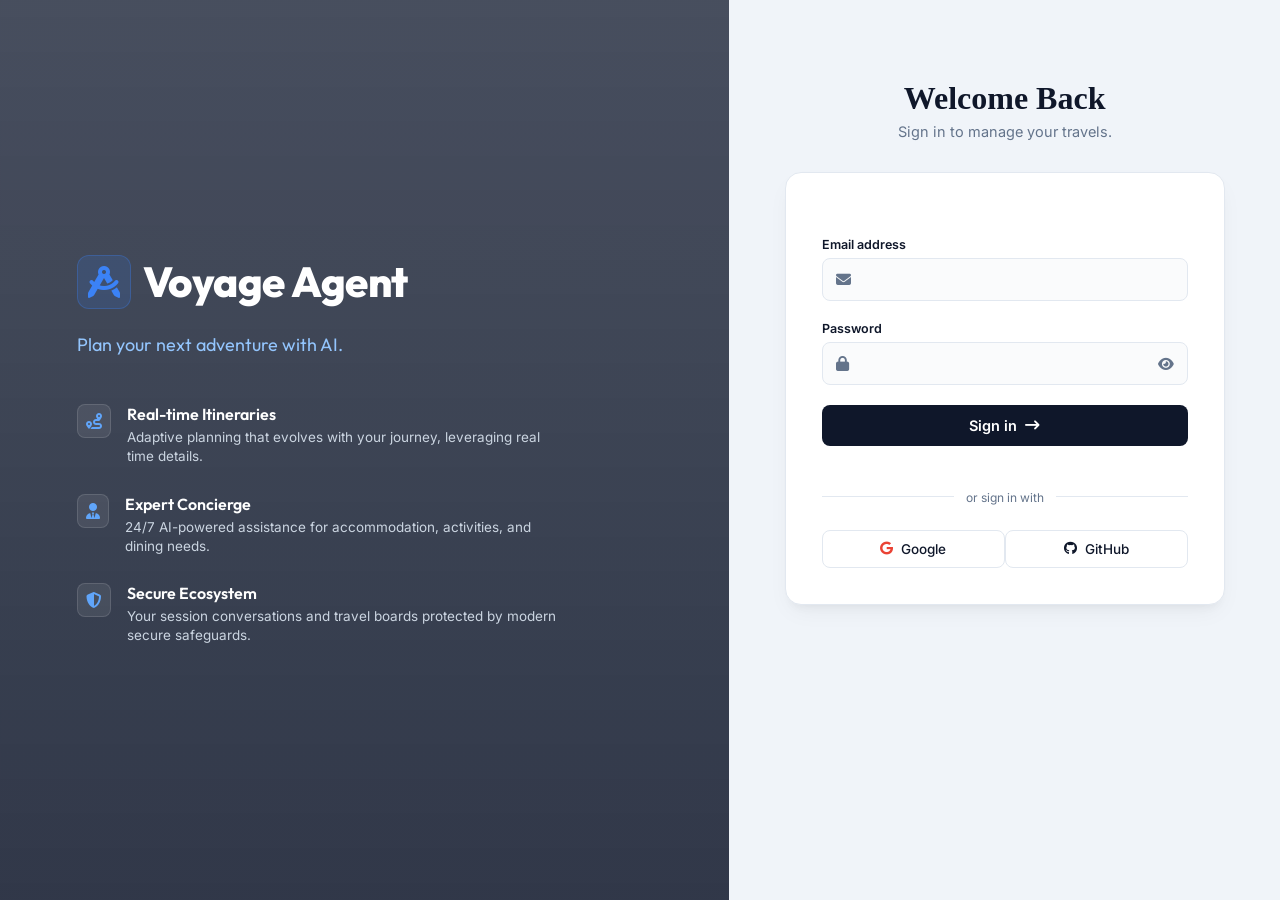
==== templates/login.html @ 1d57a69c "Authentication: integrate Supabase, SMTP configuration, and login landing page UI - Added Supabase C" ====
<!DOCTYPE html>
<html lang="en">
<head>
    <meta charset="UTF-8">
    <meta name="viewport" content="width=device-width, initial-scale=1.0">
    <title>Sign In - VoyageAgent</title>
    <!-- Google Fonts: Inter and Outfit -->
    <link rel="preconnect" href="https://fonts.googleapis.com">
    <link rel="preconnect" href="https://fonts.gstatic.com" crossorigin>
    <link href="https://fonts.googleapis.com/css2?family=Inter:wght@300;400;500;600;700&family=Outfit:wght@400;500;600;700;800&display=swap" rel="stylesheet">
    <!-- FontAwesome for Icons -->
    <link rel="stylesheet" href="https://cdnjs.cloudflare.com/ajax/libs/font-awesome/6.4.0/css/all.min.css">
    
    <style>
        :root {
            --font-display: 'Outfit', sans-serif;
            --font-body: 'Inter', sans-serif;
            --bg-dark: #0f172a;
            --bg-light: #f0f4f9;
            --accent-blue: #2563eb;
            --accent-blue-hover: #1d4ed8;
            --text-main: #0f172a;
            --text-muted: #64748b;
            --text-white: #ffffff;
            --border-color: #e2e8f0;
        }

        * {
            box-sizing: border-box;
            margin: 0;
            padding: 0;
        }

        body {
            font-family: var(--font-body);
            background-color: var(--bg-light);
            color: var(--text-main);
            height: 100vh;
            overflow: hidden;
            display: flex;
        }

        /* Split-screen Layout */
        .login-container {
            display: flex;
            width: 100vw;
            height: 100vh;
        }

        /* Left Branding Panel */
        .brand-panel {
            flex: 1.1;
            background: linear-gradient(rgba(15, 23, 42, 0.75), rgba(15, 23, 42, 0.85)), 
                        url('https://images.unsplash.com/photo-1464822759023-fed622ff2c3b?auto=format&fit=crop&w=1200&q=80');
            background-size: cover;
            background-position: center;
            display: flex;
            flex-direction: column;
            justify-content: center;
            padding: 8% 6%;
            color: var(--text-white);
            position: relative;
        }

        .brand-logo-container {
            display: flex;
            align-items: center;
            gap: 12px;
            margin-bottom: 24px;
        }

        .brand-logo-icon {
            font-size: 32px;
            color: #3b82f6;
            background: rgba(59, 130, 246, 0.15);
            padding: 10px;
            border-radius: 12px;
            border: 1px solid rgba(59, 130, 246, 0.3);
        }

        .brand-title {
            font-family: var(--font-display);
            font-size: 42px;
            font-weight: 800;
            letter-spacing: -0.5px;
            line-height: 1.1;
        }

        .brand-subtitle {
            font-size: 18px;
            color: #93c5fd;
            font-weight: 400;
            margin-bottom: 48px;
            font-family: var(--font-display);
        }

        /* Features List */
        .features-list {
            display: flex;
            flex-direction: column;
            gap: 28px;
            max-width: 480px;
        }

        .feature-item {
            display: flex;
            gap: 16px;
            align-items: flex-start;
        }

        .feature-icon-wrapper {
            background: rgba(255, 255, 255, 0.08);
            border: 1px solid rgba(255, 255, 255, 0.12);
            padding: 8px;
            border-radius: 8px;
            display: flex;
            align-items: center;
            justify-content: center;
            color: #60a5fa;
            font-size: 16px;
        }

        .feature-text-container h4 {
            font-family: var(--font-display);
            font-size: 16px;
            font-weight: 600;
            margin-bottom: 4px;
        }

        .feature-text-container p {
            font-size: 13.5px;
            color: #cbd5e1;
            line-height: 1.4;
        }

        /* Right Form Panel */
        .form-panel {
            flex: 0.9;
            background-color: var(--bg-light);
            display: flex;
            flex-direction: column;
            justify-content: flex-start;
            align-items: center;
            padding: 80px 40px 40px 40px;
            position: relative;
            overflow-y: auto;
        }

        .welcome-header {
            text-align: center;
            margin-bottom: 32px;
        }

        .welcome-header h2 {
            /* INTENTIONAL BUG: fallback to serif, styling issue */
            font-family: serif; 
            font-size: 32px;
            font-weight: 700;
            color: var(--text-main);
            margin-bottom: 6px;
        }

        .welcome-header p {
            color: var(--text-muted);
            font-size: 14.5px;
        }

        /* Form Card */
        .login-card {
            background-color: var(--text-white);
            border: 1px solid var(--border-color);
            border-radius: 16px;
            box-shadow: 0 10px 25px -5px rgba(0, 0, 0, 0.05), 0 8px 10px -6px rgba(0, 0, 0, 0.05);
            width: 100%;
            max-width: 440px;
            padding: 40px 36px 36px;
            min-height: 360px;
            display: flex;
            flex-direction: column;
            justify-content: center;
        }

        .login-card form {
            margin: 24px 0 16px 0 !important;
            width: 100%;
        }

        .form-group {
            margin-bottom: 20px;
            position: relative;
        }

        .form-group label {
            display: block;
            font-size: 12.5px;
            font-weight: 600;
            color: var(--text-main);
            margin-bottom: 6px;
        }

        .input-wrapper {
            position: relative;
            display: flex;
            align-items: center;
        }

        .input-wrapper i.prefix-icon {
            position: absolute;
            left: 14px;
            color: var(--text-muted);
            font-size: 15px;
        }

        .input-wrapper input {
            width: 100%;
            /* INTENTIONAL BUG: Left padding too small, overlapping the prefix icon */
            padding: 12px 14px 12px 20px; 
            border: 1px solid var(--border-color);
            border-radius: 8px;
            font-family: var(--font-body);
            font-size: 14px;
            color: var(--text-main);
            background-color: #fafbfc;
            transition: all 0.2s;
        }

        .input-wrapper input:focus {
            outline: none;
            border-color: var(--accent-blue);
            background-color: var(--text-white);
            box-shadow: 0 0 0 3px rgba(37, 99, 235, 0.12);
        }

        /* Password Eye Toggle */
        .input-wrapper .password-toggle {
            position: absolute;
            right: 14px;
            color: var(--text-muted);
            cursor: pointer;
            font-size: 14px;
            transition: color 0.2s;
            z-index: 10;
        }

        .input-wrapper .password-toggle:hover {
            color: var(--text-main);
        }

        /* Sign-in Button */
        .btn-submit {
            width: 100%;
            padding: 12px 16px;
            background-color: #0f172a; /* Slate Dark */
            color: var(--text-white);
            border: none;
            border-radius: 8px;
            font-family: var(--font-body);
            font-size: 14.5px;
            font-weight: 600;
            cursor: pointer;
            display: flex;
            align-items: center;
            justify-content: center;
            gap: 8px;
            transition: background-color 0.2s;
            margin-bottom: 24px;
        }

        .btn-submit:hover {
            background-color: #1e293b;
        }

        /* Divider */
        .card-divider {
            position: relative;
            text-align: center;
            margin-bottom: 24px;
        }

        .card-divider::before {
            content: "";
            position: absolute;
            top: 50%;
            left: 0;
            width: 100%;
            height: 1px;
            background-color: var(--border-color);
            z-index: 1;
        }

        .card-divider span {
            background-color: var(--text-white);
            padding: 0 12px;
            font-size: 12px;
            color: var(--text-muted);
            position: relative;
            z-index: 2;
        }

        /* Social Sign In */
        .social-grid {
            display: flex;
            /* INTENTIONAL BUG: missing space between elements, buttons will squish together */
            gap: 0px; 
        }

        .btn-social {
            flex: 1;
            padding: 10px 14px;
            border: 1px solid var(--border-color);
            background-color: var(--text-white);
            border-radius: 8px;
            font-family: var(--font-body);
            font-size: 13.5px;
            font-weight: 500;
            color: var(--text-main);
            display: flex;
            align-items: center;
            justify-content: center;
            gap: 8px;
            cursor: pointer;
            transition: background-color 0.2s;
        }

        .btn-social:hover {
            background-color: #f8fafc;
        }

        /* Error Banner */
        .error-banner {
            background-color: #fee2e2;
            border: 1px solid rgba(239, 68, 68, 0.3);
            color: #991b1b;
            padding: 10px 14px;
            border-radius: 8px;
            font-size: 13px;
            font-weight: 500;
            display: none;
            align-items: center;
            gap: 8px;
            margin-bottom: 20px;
        }

        /* Responsive */
        @media (max-width: 900px) {
            .brand-panel {
                display: none;
            }
            .form-panel {
                flex: 1;
            }
        }
    </style>
</head>
<body>

    <div class="login-container">
        
        <!-- Left Branding side -->
        <div class="brand-panel">
            <div class="brand-logo-container">
                <i class="fa-solid fa-compass-drafting brand-logo-icon"></i>
                <div class="brand-title">Voyage Agent</div>
            </div>
            <div class="brand-subtitle">Plan your next adventure with AI.</div>
            
            <div class="features-list">
                <div class="feature-item">
                    <div class="feature-icon-wrapper">
                        <i class="fa-solid fa-route"></i>
                    </div>
                    <div class="feature-text-container">
                        <h4>Real-time Itineraries</h4>
                        <p>Adaptive planning that evolves with your journey, leveraging real time details.</p>
                    </div>
                </div>
                <div class="feature-item">
                    <div class="feature-icon-wrapper">
                        <i class="fa-solid fa-user-tie"></i>
                    </div>
                    <div class="feature-text-container">
                        <h4>Expert Concierge</h4>
                        <p>24/7 AI-powered assistance for accommodation, activities, and dining needs.</p>
                    </div>
                </div>
                <div class="feature-item">
                    <div class="feature-icon-wrapper">
                        <i class="fa-solid fa-shield-halved"></i>
                    </div>
                    <div class="feature-text-container">
                        <h4>Secure Ecosystem</h4>
                        <p>Your session conversations and travel boards protected by modern secure safeguards.</p>
                    </div>
                </div>
            </div>
        </div>
        
        <!-- Right Login Card side -->
        <div class="form-panel">
            
            <!-- Login View -->
            <div id="loginView" style="width: 100%; display: flex; flex-direction: column; align-items: center;">
                <div class="welcome-header">
                    <h2>Welcome Back</h2>
                    <p>Sign in to manage your travels.</p>
                </div>
                
                <div class="login-card">
                    <!-- Red Alert banner for validation errors -->
                    <div class="error-banner" id="errorBanner">
                        <i class="fa-solid fa-circle-exclamation"></i>
                        <span id="errorMessage">Invalid email or password.</span>
                    </div>
                    
                    <form id="loginForm">
                        <div class="form-group">
                            <label for="email">Email address</label>
                            <div class="input-wrapper">
                                <i class="fa-solid fa-envelope prefix-icon"></i>
                                <input type="email" id="email" placeholder="" required autocomplete="email">
                            </div>
                        </div>
                        
                        <div class="form-group">
                            <label for="password">Password</label>
                            <div class="input-wrapper">
                                <i class="fa-solid fa-lock prefix-icon"></i>
                                <input type="password" id="password" placeholder="" required autocomplete="current-password">
                                <i class="fa-solid fa-eye password-toggle" id="passwordToggle"></i>
                            </div>
                        </div>
                        
                        <button type="submit" class="btn-submit" id="btnSubmit">
                            <span>Sign in</span>
                            <i class="fa-solid fa-arrow-right-long"></i>
                        </button>
                    </form>

                    <div class="card-divider">
                        <span>or sign in with</span>
                    </div>

                    <div class="social-grid">
                        <button class="btn-social">
                            <i class="fa-brands fa-google" style="color: #ea4335;"></i> Google
                        </button>
                        <button class="btn-social">
                            <i class="fa-brands fa-github"></i> GitHub
                        </button>
                    </div>
                </div>
            </div>

        </div>

    </div>

    <script>
        const passwordInput = document.getElementById("password");
        const passwordToggle = document.getElementById("passwordToggle");
        const loginForm = document.getElementById("loginForm");
        const errorBanner = document.getElementById("errorBanner");
        const errorMessage = document.getElementById("errorMessage");

        passwordToggle.addEventListener("click", () => {
            if (passwordInput.type === "password") {
                passwordInput.type = "text";
                passwordToggle.className = "fa-solid fa-eye-slash password-toggle";
            } else {
                passwordInput.type = "password";
                passwordToggle.className = "fa-solid fa-eye password-toggle";
            }
        });
    </script>
</body>
</html>
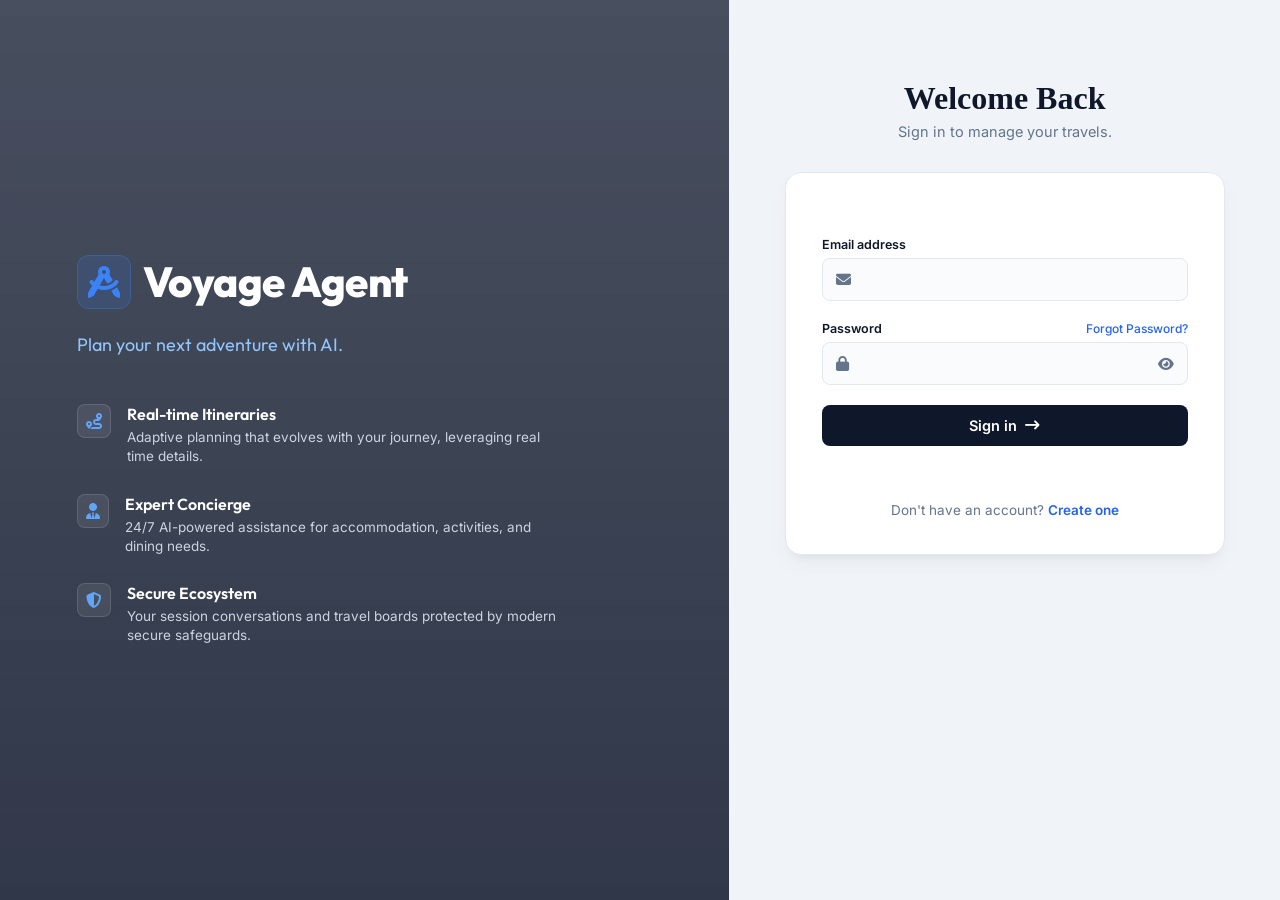
==== commit 00013f08: "- Backend Fixes: Resolved budget classification keyword parsing and travel date range parser edge ca" ====
--- a/templates/login.html
+++ b/templates/login.html
@@ -185,6 +185,15 @@
             width: 100%;
         }
 
+        .login-card > div:last-child {
+            margin-top: 0 !important;
+            padding-top: 8px;
+        }
+
+        .login-card a:hover {
+            text-decoration: underline !important;
+        }
+
         .form-group {
             margin-bottom: 20px;
             position: relative;
@@ -244,6 +253,28 @@
 
         .input-wrapper .password-toggle:hover {
             color: var(--text-main);
+        }
+
+        /* Hide default browser password reveal/eye button on Windows (Edge/IE) */
+        input[type="password"]::-ms-reveal,
+        input[type="password"]::-ms-clear {
+            display: none !important;
+            width: 0;
+            height: 0;
+        }
+
+        .forgot-password-link {
+            position: absolute;
+            right: 0;
+            top: 0;
+            font-size: 12px;
+            color: var(--accent-blue);
+            text-decoration: none;
+            font-weight: 500;
+        }
+
+        .forgot-password-link:hover {
+            text-decoration: underline;
         }
 
         /* Sign-in Button */
@@ -339,6 +370,24 @@
             align-items: center;
             gap: 8px;
             margin-bottom: 20px;
+        }
+
+        /* Footer links */
+        .footer-nav {
+            text-align: center;
+            margin-top: 24px;
+            font-size: 13px;
+            color: var(--text-muted);
+        }
+
+        .footer-nav a {
+            color: var(--accent-blue);
+            text-decoration: none;
+            font-weight: 600;
+        }
+
+        .footer-nav a:hover {
+            text-decoration: underline;
         }
 
         /* Responsive */
@@ -423,6 +472,7 @@
                         
                         <div class="form-group">
                             <label for="password">Password</label>
+                            <a href="#" class="forgot-password-link">Forgot Password?</a>
                             <div class="input-wrapper">
                                 <i class="fa-solid fa-lock prefix-icon"></i>
                                 <input type="password" id="password" placeholder="" required autocomplete="current-password">
@@ -435,40 +485,556 @@
                             <i class="fa-solid fa-arrow-right-long"></i>
                         </button>
                     </form>
-
-                    <div class="card-divider">
-                        <span>or sign in with</span>
-                    </div>
-
-                    <div class="social-grid">
-                        <button class="btn-social">
-                            <i class="fa-brands fa-google" style="color: #ea4335;"></i> Google
+                    
+                    <div style="text-align: center; margin-top: auto; padding-top: 16px; font-size: 13.5px; color: var(--text-muted); font-family: var(--font-body);">
+                        Don't have an account? <a href="#" id="lnkToRegister" style="color: var(--accent-blue); text-decoration: none; font-weight: 600;">Create one</a>
+                    </div>
+                </div>
+            </div>
+
+            <!-- Register View (Hidden by Default) -->
+            <div id="registerView" style="width: 100%; display: none; flex-direction: column; align-items: center;">
+                <div class="welcome-header">
+                    <h2>Create Account</h2>
+                    <p>Start planning your dream trip today.</p>
+                </div>
+                
+                <div class="login-card" style="min-height: 480px;">
+                    <!-- Red Alert banner for validation errors -->
+                    <div class="error-banner" id="regErrorBanner">
+                        <i class="fa-solid fa-circle-exclamation"></i>
+                        <span id="regErrorMessage">Please fix the errors below.</span>
+                    </div>
+                    
+                    <form id="registerForm">
+                        <div class="form-group">
+                            <label for="regUsername">Username</label>
+                            <div class="input-wrapper">
+                                <i class="fa-solid fa-user prefix-icon"></i>
+                                <input type="text" id="regUsername" placeholder="" required autocomplete="username">
+                            </div>
+                        </div>
+
+                        <div class="form-group">
+                            <label for="regEmail">Email address</label>
+                            <div class="input-wrapper">
+                                <i class="fa-solid fa-envelope prefix-icon"></i>
+                                <input type="email" id="regEmail" placeholder="" required autocomplete="email">
+                            </div>
+                        </div>
+                        
+                        <div class="form-group">
+                            <label for="regPassword">Password</label>
+                            <div class="input-wrapper">
+                                <i class="fa-solid fa-lock prefix-icon"></i>
+                                <input type="password" id="regPassword" placeholder="" required autocomplete="new-password">
+                                <i class="fa-solid fa-eye password-toggle" id="regPasswordToggle"></i>
+                            </div>
+                        </div>
+
+                        <div class="form-group">
+                            <label for="regConfirmPassword">Confirm Password</label>
+                            <div class="input-wrapper">
+                                <i class="fa-solid fa-shield prefix-icon"></i>
+                                <input type="password" id="regConfirmPassword" placeholder="" required autocomplete="new-password">
+                                <i class="fa-solid fa-eye password-toggle" id="regConfirmPasswordToggle"></i>
+                            </div>
+                        </div>
+                        
+                        <button type="submit" class="btn-submit" id="btnRegisterSubmit">
+                            <span>Create account</span>
+                            <i class="fa-solid fa-user-plus"></i>
                         </button>
-                        <button class="btn-social">
-                            <i class="fa-brands fa-github"></i> GitHub
+                    </form>
+                    
+                    <div style="text-align: center; margin-top: auto; padding-top: 16px; font-size: 13.5px; color: var(--text-muted); font-family: var(--font-body);">
+                        Already have an account? <a href="#" id="lnkToLogin" style="color: var(--accent-blue); text-decoration: none; font-weight: 600;">Sign in</a>
+                    </div>
+                </div>
+            </div>
+
+            <!-- Forgot Password View (Hidden by Default) -->
+            <div id="forgotView" style="width: 100%; display: none; flex-direction: column; align-items: center;">
+                <div class="welcome-header">
+                    <h2>Forgot Password</h2>
+                    <p>Enter your email to verify your identity.</p>
+                </div>
+                
+                <div class="login-card">
+                    <!-- Red Alert banner for validation errors -->
+                    <div class="error-banner" id="forgotErrorBanner">
+                        <i class="fa-solid fa-circle-exclamation"></i>
+                        <span id="forgotErrorMessage">Email not found.</span>
+                    </div>
+                    
+                    <form id="forgotForm">
+                        <div class="form-group">
+                            <label for="forgotEmail">Email address</label>
+                            <div class="input-wrapper">
+                                <i class="fa-solid fa-envelope prefix-icon"></i>
+                                <input type="email" id="forgotEmail" placeholder="" required autocomplete="email">
+                            </div>
+                        </div>
+                        
+                        <button type="submit" class="btn-submit" id="btnForgotSubmit">
+                            <span>Send Verification Code</span>
+                            <i class="fa-solid fa-paper-plane"></i>
                         </button>
+                    </form>
+                    
+                    <div style="text-align: center; margin-top: auto; padding-top: 16px; font-size: 13.5px; color: var(--text-muted); font-family: var(--font-body);">
+                        Remember your password? <a href="#" id="lnkForgotToLogin" style="color: var(--accent-blue); text-decoration: none; font-weight: 600;">Sign in</a>
                     </div>
                 </div>
             </div>
 
+            <!-- OTP Register Verification View (Hidden by Default) -->
+            <div id="otpRegisterView" style="width: 100%; display: none; flex-direction: column; align-items: center;">
+                <div class="welcome-header">
+                    <h2>Verify OTP</h2>
+                </div>
+                
+                <div class="login-card">
+                    <p id="otpRegDesc" style="text-align: center; font-size: 13.5px; color: var(--text-muted); line-height: 1.6; margin-bottom: 24px;">We've sent a 6-digit verification code to your email.</p>
+                    
+                    <div class="error-banner" id="otpRegErrorBanner">
+                        <i class="fa-solid fa-circle-exclamation"></i>
+                        <span id="otpRegErrorMessage">Invalid verification code.</span>
+                    </div>
+                    
+                    <form id="otpRegForm">
+                        <div class="form-group" style="text-align: center;">
+                            <label for="otpRegCode" style="display: block; text-align: center;">6-Digit Verification Code</label>
+                            <div class="input-wrapper">
+                                <input type="text" id="otpRegCode" placeholder="" required max-length="6" autocomplete="one-time-code" style="letter-spacing: 4px; text-align: center; font-size: 18px; font-weight: 700; padding: 12px 14px;">
+                            </div>
+                        </div>
+                        
+                        <button type="submit" class="btn-submit" id="btnOtpRegSubmit">
+                            <span>Confirm and Register</span>
+                            <i class="fa-solid fa-circle-check"></i>
+                        </button>
+                    </form>
+                    
+                    <div style="text-align: center; margin-top: auto; padding-top: 16px; font-size: 13.5px; color: var(--text-muted); font-family: var(--font-body);">
+                        Back to <a href="#" id="lnkOtpRegToRegister" style="color: var(--accent-blue); text-decoration: none; font-weight: 600;">Registration</a>
+                    </div>
+                </div>
+            </div>
+
+            <!-- OTP Forgot Verification View (Hidden by Default) -->
+            <div id="otpForgotView" style="width: 100%; display: none; flex-direction: column; align-items: center;">
+                <div class="welcome-header">
+                    <h2>Verify Identity</h2>
+                </div>
+                
+                <div class="login-card">
+                    <p id="otpForgotDesc" style="text-align: center; font-size: 13.5px; color: var(--text-muted); line-height: 1.6; margin-bottom: 24px;">Enter the 6-digit verification code sent to your email.</p>
+                    
+                    <div class="error-banner" id="otpForgotErrorBanner">
+                        <i class="fa-solid fa-circle-exclamation"></i>
+                        <span id="otpForgotErrorMessage">Invalid verification code.</span>
+                    </div>
+                    
+                    <form id="otpForgotForm">
+                        <div class="form-group" style="text-align: center;">
+                            <label for="otpForgotCode" style="display: block; text-align: center;">6-Digit Verification Code</label>
+                            <div class="input-wrapper">
+                                <input type="text" id="otpForgotCode" placeholder="" required max-length="6" autocomplete="one-time-code" style="letter-spacing: 4px; text-align: center; font-size: 18px; font-weight: 700; padding: 12px 14px;">
+                            </div>
+                        </div>
+                        
+                        <button type="submit" class="btn-submit" id="btnOtpForgotSubmit">
+                            <span>Verify Code</span>
+                            <i class="fa-solid fa-shield-halved"></i>
+                        </button>
+                    </form>
+                    
+                    <div style="text-align: center; margin-top: auto; padding-top: 16px; font-size: 13.5px; color: var(--text-muted); font-family: var(--font-body);">
+                        Back to <a href="#" id="lnkOtpForgotToForgot" style="color: var(--accent-blue); text-decoration: none; font-weight: 600;">Email step</a>
+                    </div>
+                </div>
+            </div>
+
+            <!-- Reset Password View (Hidden by Default) -->
+            <div id="resetPasswordView" style="width: 100%; display: none; flex-direction: column; align-items: center;">
+                <div class="welcome-header">
+                    <h2>Set New Password</h2>
+                    <p>Enter your new password to regain access.</p>
+                </div>
+                
+                <div class="login-card">
+                    <div class="error-banner" id="resetErrorBanner">
+                        <i class="fa-solid fa-circle-exclamation"></i>
+                        <span id="resetErrorMessage">Passwords do not match.</span>
+                    </div>
+                    
+                    <form id="resetForm">
+                        <div class="form-group">
+                            <label for="resetPassword">New Password</label>
+                            <div class="input-wrapper">
+                                <i class="fa-solid fa-lock prefix-icon"></i>
+                                <input type="password" id="resetPassword" placeholder="" required autocomplete="new-password">
+                                <i class="fa-solid fa-eye password-toggle" id="resetPasswordToggle"></i>
+                            </div>
+                        </div>
+
+                        <div class="form-group">
+                            <label for="resetConfirmPassword">Confirm New Password</label>
+                            <div class="input-wrapper">
+                                <i class="fa-solid fa-shield prefix-icon"></i>
+                                <input type="password" id="resetConfirmPassword" placeholder="" required autocomplete="new-password">
+                                <i class="fa-solid fa-eye password-toggle" id="resetConfirmPasswordToggle"></i>
+                            </div>
+                        </div>
+                        
+                        <button type="submit" class="btn-submit" id="btnResetSubmit">
+                            <span>Reset Password</span>
+                            <i class="fa-solid fa-key"></i>
+                        </button>
+                    </form>
+                </div>
+            </div>
+
         </div>
 
     </div>
 
     <script>
+        // DOM views
+        const loginView = document.getElementById("loginView");
+        const registerView = document.getElementById("registerView");
+        const forgotView = document.getElementById("forgotView");
+        const otpRegisterView = document.getElementById("otpRegisterView");
+        const otpForgotView = document.getElementById("otpForgotView");
+        const resetPasswordView = document.getElementById("resetPasswordView");
+        
+        // Navigation links
+        const lnkToRegister = document.getElementById("lnkToRegister");
+        const lnkToLogin = document.getElementById("lnkToLogin");
+        const lnkForgot = document.querySelector(".forgot-password-link");
+        const lnkForgotToLogin = document.getElementById("lnkForgotToLogin");
+        const lnkOtpRegToRegister = document.getElementById("lnkOtpRegToRegister");
+        const lnkOtpForgotToForgot = document.getElementById("lnkOtpForgotToForgot");
+
+        // Login form
         const passwordInput = document.getElementById("password");
         const passwordToggle = document.getElementById("passwordToggle");
         const loginForm = document.getElementById("loginForm");
         const errorBanner = document.getElementById("errorBanner");
         const errorMessage = document.getElementById("errorMessage");
-
+        const btnSubmit = document.getElementById("btnSubmit");
+
+        // Register form
+        const regUsername = document.getElementById("regUsername");
+        const regEmail = document.getElementById("regEmail");
+        const regPassword = document.getElementById("regPassword");
+        const regPasswordToggle = document.getElementById("regPasswordToggle");
+        const regConfirmPassword = document.getElementById("regConfirmPassword");
+        const regConfirmPasswordToggle = document.getElementById("regConfirmPasswordToggle");
+        const registerForm = document.getElementById("registerForm");
+        const regErrorBanner = document.getElementById("regErrorBanner");
+        const regErrorMessage = document.getElementById("regErrorMessage");
+        const btnRegisterSubmit = document.getElementById("btnRegisterSubmit");
+
+        // OTP Register form
+        const otpRegForm = document.getElementById("otpRegForm");
+        const otpRegCode = document.getElementById("otpRegCode");
+        const otpRegErrorBanner = document.getElementById("otpRegErrorBanner");
+        const otpRegErrorMessage = document.getElementById("otpRegErrorMessage");
+        const btnOtpRegSubmit = document.getElementById("btnOtpRegSubmit");
+
+        // Forgot password email entry form
+        const forgotForm = document.getElementById("forgotForm");
+        const forgotEmail = document.getElementById("forgotEmail");
+        const forgotErrorBanner = document.getElementById("forgotErrorBanner");
+        const forgotErrorMessage = document.getElementById("forgotErrorMessage");
+        const btnForgotSubmit = document.getElementById("btnForgotSubmit");
+
+        // OTP Forgot form
+        const otpForgotForm = document.getElementById("otpForgotForm");
+        const otpForgotCode = document.getElementById("otpForgotCode");
+        const otpForgotErrorBanner = document.getElementById("otpForgotErrorBanner");
+        const otpForgotErrorMessage = document.getElementById("otpForgotErrorMessage");
+        const btnOtpForgotSubmit = document.getElementById("btnOtpForgotSubmit");
+
+        // Reset password form
+        const resetForm = document.getElementById("resetForm");
+        const resetPassword = document.getElementById("resetPassword");
+        const resetPasswordToggle = document.getElementById("resetPasswordToggle");
+        const resetConfirmPassword = document.getElementById("resetConfirmPassword");
+        const resetConfirmPasswordToggle = document.getElementById("resetConfirmPasswordToggle");
+        const resetErrorBanner = document.getElementById("resetErrorBanner");
+        const resetErrorMessage = document.getElementById("resetErrorMessage");
+        const btnResetSubmit = document.getElementById("btnResetSubmit");
+
+        // Utility: Hide all error banners
+        function clearAllErrors() {
+            errorBanner.style.display = "none";
+            regErrorBanner.style.display = "none";
+            forgotErrorBanner.style.display = "none";
+            otpRegErrorBanner.style.display = "none";
+            otpForgotErrorBanner.style.display = "none";
+            resetErrorBanner.style.display = "none";
+        }
+
+        // Utility: Show a single view
+        function showView(view) {
+            clearAllErrors();
+            loginView.style.display = "none";
+            registerView.style.display = "none";
+            forgotView.style.display = "none";
+            otpRegisterView.style.display = "none";
+            otpForgotView.style.display = "none";
+            resetPasswordView.style.display = "none";
+            view.style.display = "flex";
+        }
+
+        // View Toggles
+        lnkToRegister.addEventListener("click", (e) => { e.preventDefault(); showView(registerView); });
+        lnkToLogin.addEventListener("click", (e) => { e.preventDefault(); showView(loginView); });
+        lnkForgot.addEventListener("click", (e) => { e.preventDefault(); showView(forgotView); });
+        lnkForgotToLogin.addEventListener("click", (e) => { e.preventDefault(); showView(loginView); });
+        lnkOtpRegToRegister.addEventListener("click", (e) => { e.preventDefault(); showView(registerView); });
+        lnkOtpForgotToForgot.addEventListener("click", (e) => { e.preventDefault(); showView(forgotView); });
+
+        // Password visibility toggles
         passwordToggle.addEventListener("click", () => {
-            if (passwordInput.type === "password") {
-                passwordInput.type = "text";
-                passwordToggle.className = "fa-solid fa-eye-slash password-toggle";
-            } else {
-                passwordInput.type = "password";
-                passwordToggle.className = "fa-solid fa-eye password-toggle";
+            passwordInput.type = passwordInput.type === "password" ? "text" : "password";
+            passwordToggle.className = passwordInput.type === "password" ? "fa-solid fa-eye password-toggle" : "fa-solid fa-eye-slash password-toggle";
+        });
+        regPasswordToggle.addEventListener("click", () => {
+            regPassword.type = regPassword.type === "password" ? "text" : "password";
+            regPasswordToggle.className = regPassword.type === "password" ? "fa-solid fa-eye password-toggle" : "fa-solid fa-eye-slash password-toggle";
+        });
+        regConfirmPasswordToggle.addEventListener("click", () => {
+            regConfirmPassword.type = regConfirmPassword.type === "password" ? "text" : "password";
+            regConfirmPasswordToggle.className = regConfirmPassword.type === "password" ? "fa-solid fa-eye password-toggle" : "fa-solid fa-eye-slash password-toggle";
+        });
+        resetPasswordToggle.addEventListener("click", () => {
+            resetPassword.type = resetPassword.type === "password" ? "text" : "password";
+            resetPasswordToggle.className = resetPassword.type === "password" ? "fa-solid fa-eye password-toggle" : "fa-solid fa-eye-slash password-toggle";
+        });
+        resetConfirmPasswordToggle.addEventListener("click", () => {
+            resetConfirmPassword.type = resetConfirmPassword.type === "password" ? "text" : "password";
+            resetConfirmPasswordToggle.className = resetConfirmPassword.type === "password" ? "fa-solid fa-eye password-toggle" : "fa-solid fa-eye-slash password-toggle";
+        });
+
+        // 1. Login Form Submit
+        loginForm.addEventListener("submit", async (e) => {
+            e.preventDefault();
+            errorBanner.style.display = "none";
+            const email = document.getElementById("email").value.trim();
+            const password = passwordInput.value;
+
+            btnSubmit.disabled = true;
+            btnSubmit.innerHTML = `<span>Signing in...</span> <i class="fa-solid fa-circle-notch fa-spin"></i>`;
+
+            try {
+                const res = await fetch("/login", {
+                    method: "POST",
+                    headers: { "Content-Type": "application/json" },
+                    body: JSON.stringify({ email, password })
+                });
+                const data = await res.json();
+                if (res.ok) {
+                    window.location.href = "/";
+                } else {
+                    errorBanner.style.display = "flex";
+                    errorMessage.textContent = data.error || "Login failed.";
+                    btnSubmit.disabled = false;
+                    btnSubmit.innerHTML = `<span>Sign in</span> <i class="fa-solid fa-arrow-right-long"></i>`;
+                }
+            } catch (err) {
+                errorBanner.style.display = "flex";
+                errorMessage.textContent = "A network error occurred.";
+                btnSubmit.disabled = false;
+                btnSubmit.innerHTML = `<span>Sign in</span> <i class="fa-solid fa-arrow-right-long"></i>`;
+            }
+        });
+
+        // 2. Register Form (Send OTP)
+        registerForm.addEventListener("submit", async (e) => {
+            e.preventDefault();
+            regErrorBanner.style.display = "none";
+            const username = regUsername.value.trim();
+            const email = regEmail.value.trim();
+            const password = regPassword.value;
+            const confirm_password = regConfirmPassword.value;
+
+            if (password !== confirm_password) {
+                regErrorBanner.style.display = "flex";
+                regErrorMessage.textContent = "Passwords do not match.";
+                return;
+            }
+
+            btnRegisterSubmit.disabled = true;
+            btnRegisterSubmit.innerHTML = `<span>Sending OTP...</span> <i class="fa-solid fa-circle-notch fa-spin"></i>`;
+
+            try {
+                const res = await fetch("/register/send-otp", {
+                    method: "POST",
+                    headers: { "Content-Type": "application/json" },
+                    body: JSON.stringify({ username, email, password, confirm_password })
+                });
+                const data = await res.json();
+                if (res.ok) {
+                    document.getElementById("otpRegDesc").innerHTML = `Verification OTP code has been sent to <strong>${email}</strong> and will be valid for 10 minutes.`;
+                    showView(otpRegisterView);
+                } else {
+                    regErrorBanner.style.display = "flex";
+                    regErrorMessage.textContent = data.error || "Failed to send OTP.";
+                }
+            } catch (err) {
+                regErrorBanner.style.display = "flex";
+                regErrorMessage.textContent = "Network error. Try again.";
+            } finally {
+                btnRegisterSubmit.disabled = false;
+                btnRegisterSubmit.innerHTML = `<span>Create account</span> <i class="fa-solid fa-user-plus"></i>`;
+            }
+        });
+
+        // 3. Register OTP Verify
+        otpRegForm.addEventListener("submit", async (e) => {
+            e.preventDefault();
+            otpRegErrorBanner.style.display = "none";
+            const otp = otpRegCode.value.trim();
+
+            btnOtpRegSubmit.disabled = true;
+            btnOtpRegSubmit.innerHTML = `<span>Verifying...</span> <i class="fa-solid fa-circle-notch fa-spin"></i>`;
+
+            try {
+                const res = await fetch("/register/verify-otp", {
+                    method: "POST",
+                    headers: { "Content-Type": "application/json" },
+                    body: JSON.stringify({ otp })
+                });
+                const data = await res.json();
+                if (res.ok) {
+                    window.location.href = "/";
+                } else {
+                    otpRegErrorBanner.style.display = "flex";
+                    otpRegErrorMessage.textContent = data.error || "OTP verification failed.";
+                }
+            } catch (err) {
+                otpRegErrorBanner.style.display = "flex";
+                otpRegErrorMessage.textContent = "Network error.";
+            } finally {
+                btnOtpRegSubmit.disabled = false;
+                btnOtpRegSubmit.innerHTML = `<span>Confirm and Register</span> <i class="fa-solid fa-circle-check"></i>`;
+            }
+        });
+
+        // 4. Forgot Password (Send OTP)
+        forgotForm.addEventListener("submit", async (e) => {
+            e.preventDefault();
+            forgotErrorBanner.style.display = "none";
+            const email = forgotEmail.value.trim();
+
+            btnForgotSubmit.disabled = true;
+            btnForgotSubmit.innerHTML = `<span>Sending OTP...</span> <i class="fa-solid fa-circle-notch fa-spin"></i>`;
+
+            try {
+                const res = await fetch("/forgot-password/send-otp", {
+                    method: "POST",
+                    headers: { "Content-Type": "application/json" },
+                    body: JSON.stringify({ email })
+                });
+                const data = await res.json();
+                if (res.ok) {
+                    document.getElementById("otpForgotDesc").innerHTML = `Verification OTP code has been sent to <strong>${email}</strong> and will be valid for 10 minutes.`;
+                    showView(otpForgotView);
+                } else {
+                    forgotErrorBanner.style.display = "flex";
+                    forgotErrorMessage.textContent = data.error || "Failed to send OTP.";
+                }
+            } catch (err) {
+                forgotErrorBanner.style.display = "flex";
+                forgotErrorMessage.textContent = "Network error.";
+            } finally {
+                btnForgotSubmit.disabled = false;
+                btnForgotSubmit.innerHTML = `<span>Send Verification Code</span> <i class="fa-solid fa-paper-plane"></i>`;
+            }
+        });
+
+        // 5. Forgot OTP Verify
+        otpForgotForm.addEventListener("submit", async (e) => {
+            e.preventDefault();
+            otpForgotErrorBanner.style.display = "none";
+            const otp = otpForgotCode.value.trim();
+
+            btnOtpForgotSubmit.disabled = true;
+            btnOtpForgotSubmit.innerHTML = `<span>Verifying...</span> <i class="fa-solid fa-circle-notch fa-spin"></i>`;
+
+            try {
+                const res = await fetch("/forgot-password/verify-otp", {
+                    method: "POST",
+                    headers: { "Content-Type": "application/json" },
+                    body: JSON.stringify({ otp })
+                });
+                const data = await res.json();
+                if (res.ok) {
+                    showView(resetPasswordView);
+                } else {
+                    otpForgotErrorBanner.style.display = "flex";
+                    otpForgotErrorMessage.textContent = data.error || "OTP verification failed.";
+                }
+            } catch (err) {
+                otpForgotErrorBanner.style.display = "flex";
+                otpForgotErrorMessage.textContent = "Network error.";
+            } finally {
+                btnOtpForgotSubmit.disabled = false;
+                btnOtpForgotSubmit.innerHTML = `<span>Verify Code</span> <i class="fa-solid fa-shield-halved"></i>`;
+            }
+        });
+
+        // 6. Reset Password Submit
+        resetForm.addEventListener("submit", async (e) => {
+            e.preventDefault();
+            resetErrorBanner.style.display = "none";
+            const password = resetPassword.value;
+            const confirm_password = resetConfirmPassword.value;
+
+            if (password !== confirm_password) {
+                resetErrorBanner.style.display = "flex";
+                resetErrorMessage.textContent = "Passwords do not match.";
+                return;
+            }
+
+            btnResetSubmit.disabled = true;
+            btnResetSubmit.innerHTML = `<span>Resetting...</span> <i class="fa-solid fa-circle-notch fa-spin"></i>`;
+
+            try {
+                const res = await fetch("/forgot-password/reset", {
+                    method: "POST",
+                    headers: { "Content-Type": "application/json" },
+                    body: JSON.stringify({ password, confirm_password })
+                });
+                const data = await res.json();
+                if (res.ok) {
+                    showView(loginView);
+                    // Show a success banner on login
+                    errorBanner.style.backgroundColor = "#dcfce7";
+                    errorBanner.style.border = "1px solid rgba(34, 197, 94, 0.3)";
+                    errorBanner.style.color = "#15803d";
+                    errorBanner.style.display = "flex";
+                    errorMessage.textContent = data.message || "Password updated successfully. Please log in.";
+                    
+                    // Reset inputs
+                    resetPassword.value = "";
+                    resetConfirmPassword.value = "";
+                    forgotEmail.value = "";
+                    otpForgotCode.value = "";
+                } else {
+                    resetErrorBanner.style.display = "flex";
+                    resetErrorMessage.textContent = data.error || "Reset password failed.";
+                }
+            } catch (err) {
+                resetErrorBanner.style.display = "flex";
+                resetErrorMessage.textContent = "Network error.";
+            } finally {
+                btnResetSubmit.disabled = false;
+                btnResetSubmit.innerHTML = `<span>Reset Password</span> <i class="fa-solid fa-key"></i>`;
             }
         });
     </script>
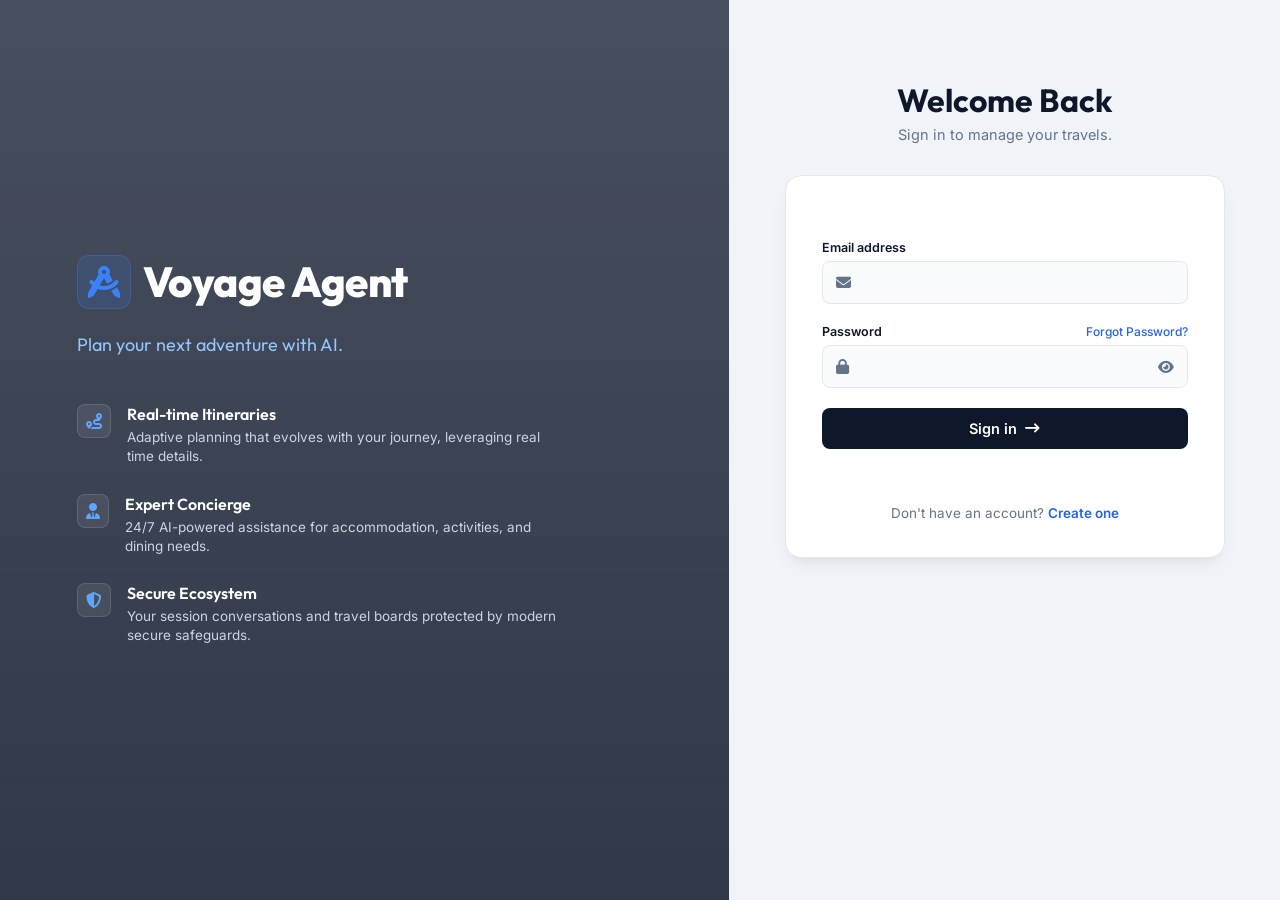
==== commit 318eb8fe: "Implement Supabase session persistence, PDF exporter, login UI/UX fixes, and end-to-end integration " ====
--- a/templates/login.html
+++ b/templates/login.html
@@ -152,8 +152,7 @@
         }
 
         .welcome-header h2 {
-            /* INTENTIONAL BUG: fallback to serif, styling issue */
-            font-family: serif; 
+            font-family: var(--font-display);
             font-size: 32px;
             font-weight: 700;
             color: var(--text-main);
@@ -222,8 +221,7 @@
 
         .input-wrapper input {
             width: 100%;
-            /* INTENTIONAL BUG: Left padding too small, overlapping the prefix icon */
-            padding: 12px 14px 12px 20px; 
+            padding: 12px 14px 12px 42px;
             border: 1px solid var(--border-color);
             border-radius: 8px;
             font-family: var(--font-body);
@@ -275,6 +273,24 @@
 
         .forgot-password-link:hover {
             text-decoration: underline;
+        }
+
+        .remember-me {
+            display: flex;
+            align-items: center;
+            gap: 8px;
+            margin-bottom: 24px;
+            font-size: 13px;
+            color: var(--text-muted);
+            cursor: pointer;
+        }
+
+        .remember-me input {
+            cursor: pointer;
+            width: 16px;
+            height: 16px;
+            border-radius: 4px;
+            border: 1px solid var(--border-color);
         }
 
         /* Sign-in Button */
@@ -331,8 +347,7 @@
         /* Social Sign In */
         .social-grid {
             display: flex;
-            /* INTENTIONAL BUG: missing space between elements, buttons will squish together */
-            gap: 0px; 
+            gap: 12px;
         }
 
         .btn-social {
@@ -387,6 +402,21 @@
         }
 
         .footer-nav a:hover {
+            text-decoration: underline;
+        }
+
+        .disclaimer-text {
+            position: absolute;
+            bottom: 24px;
+            font-size: 11.5px;
+            color: var(--text-muted);
+            text-align: center;
+            width: calc(100% - 80px);
+            line-height: 1.5;
+        }
+
+        .disclaimer-text a {
+            color: var(--text-muted);
             text-decoration: underline;
         }
 
